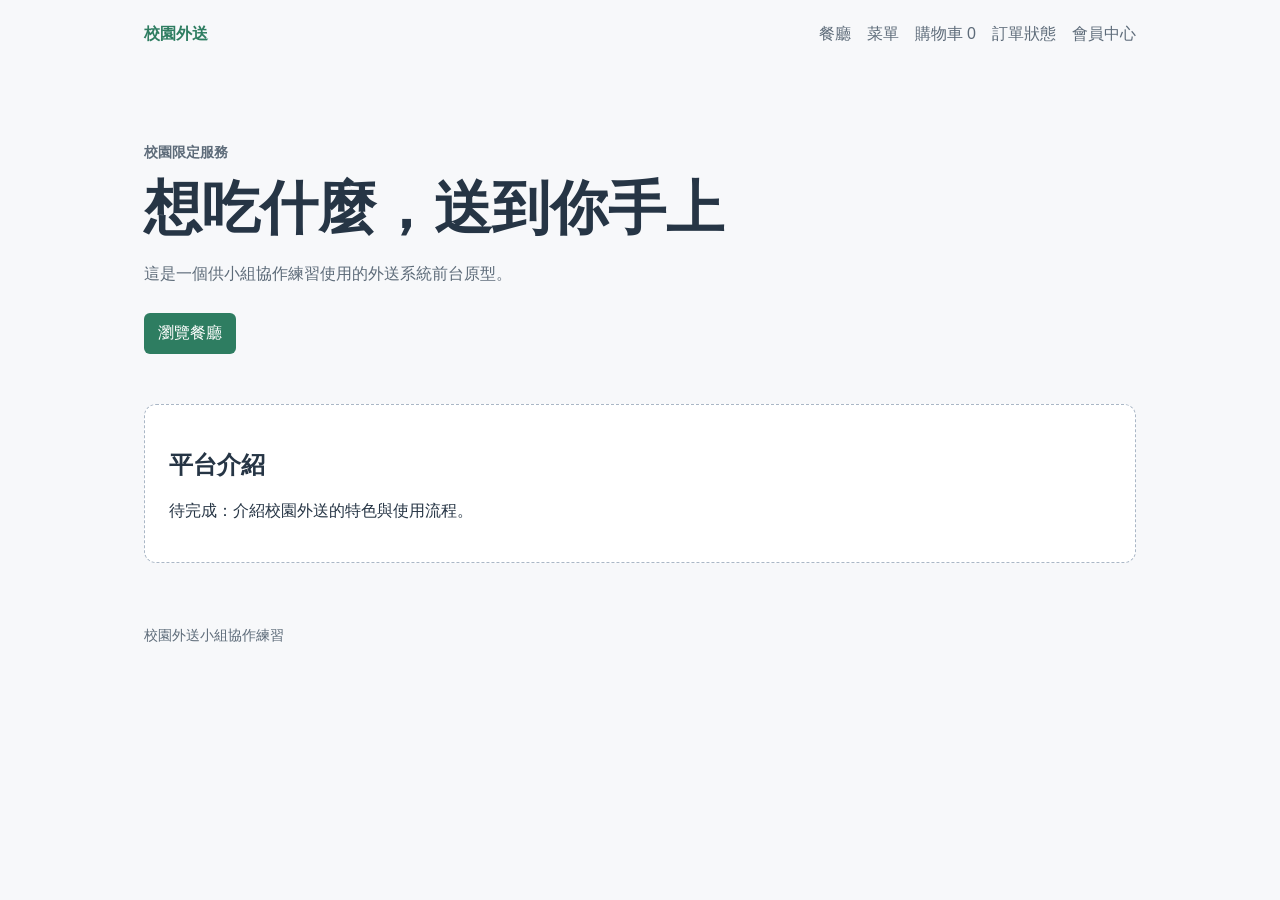
==== index.html @ 2c06b3e6 "Add files via upload" ====
<!doctype html>
<html lang="zh-Hant">
  <head>
    <meta charset="UTF-8" />
    <meta name="viewport" content="width=device-width, initial-scale=1.0" />
    <title>校園外送｜首頁</title>
    <link rel="stylesheet" href="css/base.css" />
  </head>
  <body>
    <header class="site-header">
      <a class="brand" href="index.html">校園外送</a>
      <nav aria-label="主要導覽">
        <a href="pages/restaurants.html">餐廳</a>
        <a href="pages/menu.html">菜單</a>
        <a href="pages/cart.html">購物車 <span data-cart-count>0</span></a>
        <a href="pages/order-status.html">訂單狀態</a>
        <a href="pages/profile.html">會員中心</a>
      </nav>
    </header>

    <main class="container">
      <section class="hero" aria-labelledby="page-title">
        <p class="eyebrow">校園限定服務</p>
        <h1 id="page-title">想吃什麼，送到你手上</h1>
        <p>這是一個供小組協作練習使用的外送系統前台原型。</p>
        <a class="button" href="pages/restaurants.html">瀏覽餐廳</a>
      </section>

      <!-- 成員 1：在這裡完成首頁與平台介紹功能。 -->
      <section id="home-feature" class="placeholder" aria-labelledby="home-feature-title">
        <h2 id="home-feature-title">平台介紹</h2>
        <p>待完成：介紹校園外送的特色與使用流程。</p>
      </section>
    </main>

    <footer>校園外送小組協作練習</footer>
    <script src="js/app.js"></script>
  </body>
</html>
---- css/base.css ----
:root {
  color: #263545;
  background: #f7f8fa;
  font-family: -apple-system, BlinkMacSystemFont, "Segoe UI", sans-serif;
}

* {
  box-sizing: border-box;
}

body {
  margin: 0;
}

a {
  color: inherit;
  text-decoration: none;
}

.site-header,
.container,
footer {
  max-width: 1040px;
  margin: 0 auto;
  padding-left: 24px;
  padding-right: 24px;
}

.site-header {
  display: flex;
  align-items: center;
  justify-content: space-between;
  min-height: 68px;
}

.site-header nav {
  display: flex;
  flex-wrap: wrap;
  gap: 16px;
  color: #5d6b79;
}

.brand,
h1,
h2,
h3 {
  font-weight: 700;
}

.brand,
.eyebrow {
  color: #2e7d61;
}

.hero {
  padding: 76px 0 50px;
}

.hero h1 {
  max-width: 650px;
  margin: 8px 0;
  font-size: clamp(36px, 6vw, 58px);
}

.hero p,
.muted,
footer {
  color: #5d6b79;
}

.eyebrow {
  margin: 0;
  font-size: 14px;
  font-weight: 700;
}

.button,
button {
  display: inline-block;
  margin-top: 12px;
  padding: 10px 14px;
  border: 0;
  border-radius: 6px;
  background: #2e7d61;
  color: #fff;
  cursor: pointer;
}

.placeholder,
.panel {
  margin-bottom: 36px;
  padding: 24px;
  border: 1px dashed #aab7c6;
  border-radius: 12px;
  background: #fff;
}

.grid {
  display: grid;
  grid-template-columns: repeat(auto-fit, minmax(220px, 1fr));
  gap: 16px;
  margin-bottom: 36px;
}

.card {
  padding: 20px;
  border: 1px solid #d7dee8;
  border-radius: 12px;
  background: #fff;
}

.card h3 {
  margin-top: 0;
}

.page-heading {
  margin: 46px 0 24px;
}

.page-heading h1 {
  margin-bottom: 8px;
}

.notice {
  padding: 16px;
  border-left: 4px solid #c87542;
  background: #fff1e7;
}

.status-message {
  min-height: 24px;
  color: #2e7d61;
  font-weight: 700;
}

footer {
  padding-top: 28px;
  padding-bottom: 36px;
  font-size: 14px;
}

@media (max-width: 700px) {
  .site-header {
    align-items: flex-start;
    flex-direction: column;
    gap: 14px;
    padding-top: 18px;
  }
}
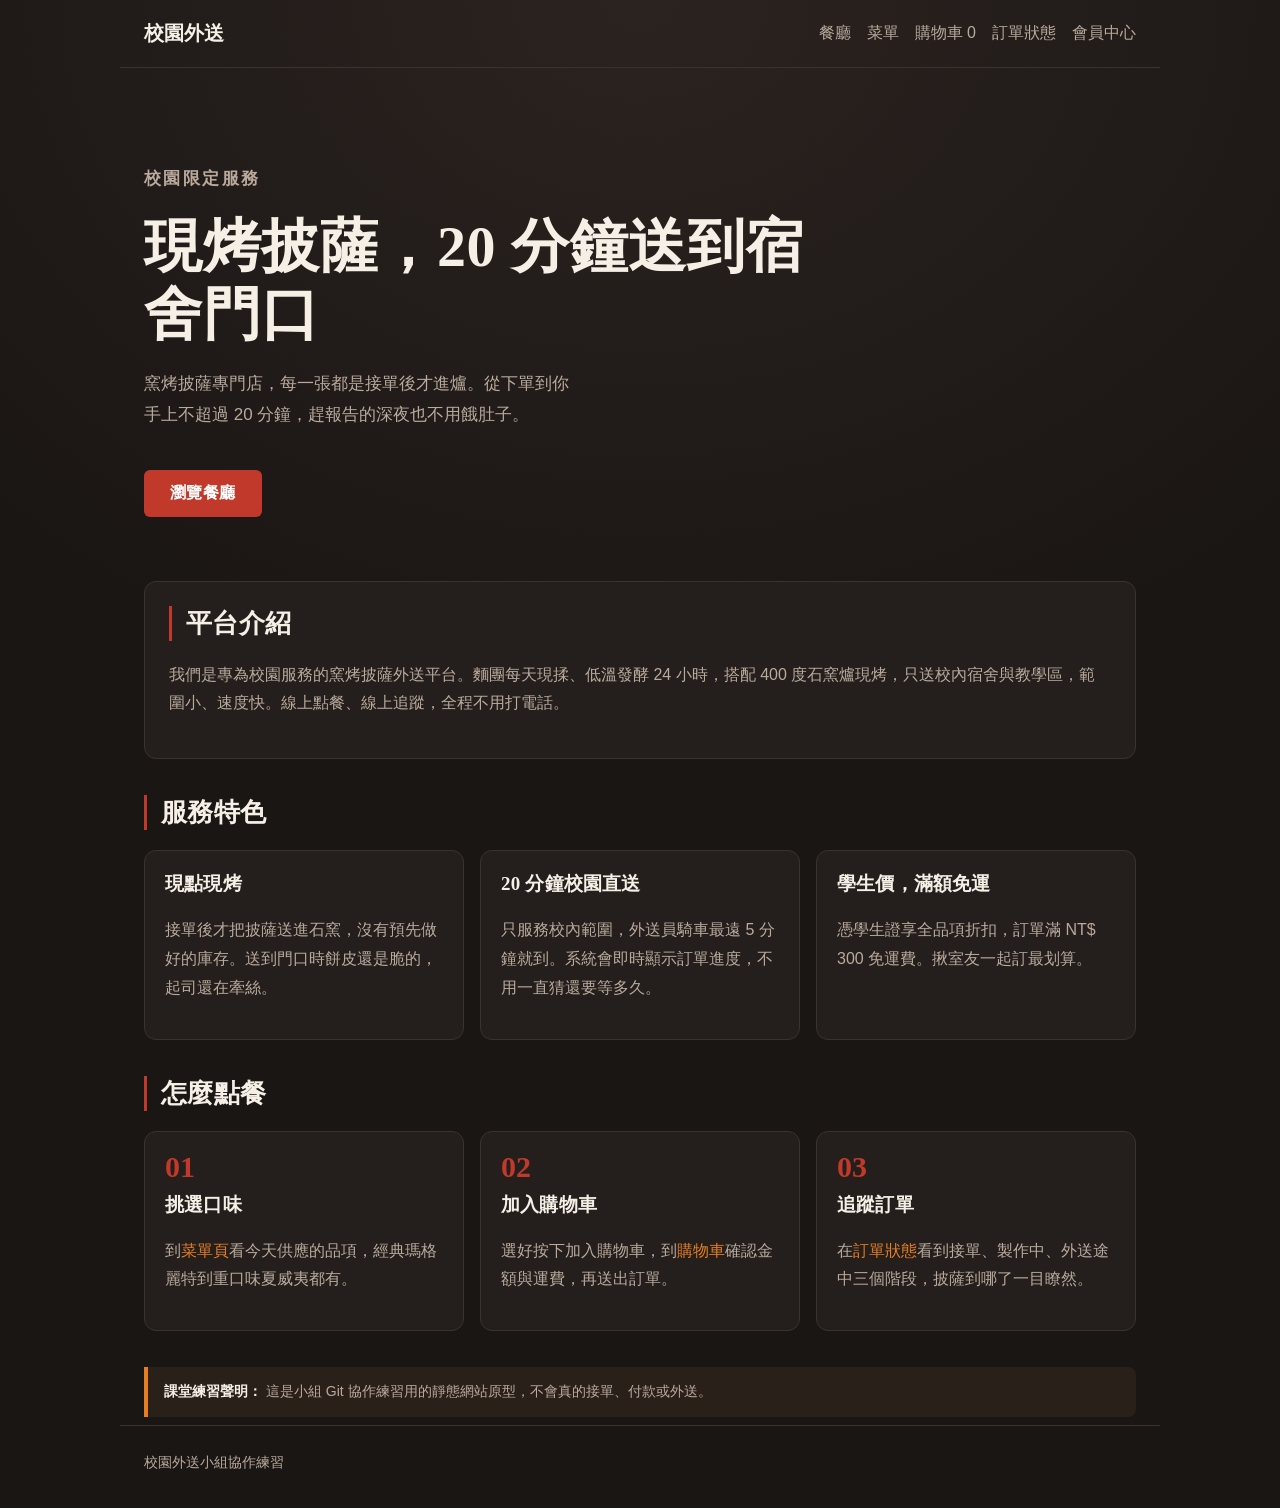
==== commit 27295ed0: "新增披薩店首頁與平台介紹 完成首頁內容：平台介紹、三項服務特色（現點現烤、20 分鐘校園直送、 學生價滿額免運），以及三個點餐步驟，各步驟連往菜單、購物車與訂單 狀態頁。保留前往餐廳頁的主要按鈕。  " ====
--- a/index.html
+++ b/index.html
@@ -5,8 +5,171 @@
     <meta name="viewport" content="width=device-width, initial-scale=1.0" />
     <title>校園外送｜首頁</title>
     <link rel="stylesheet" href="css/base.css" />
+
+    <!--
+      成員 1：首頁專屬樣式。
+      全部以 body.home-page 起頭，避免影響 css/base.css 與其他頁面。
+    -->
+    <style>
+      body.home-page {
+        --ink: #f5efe6;
+        --ink-dim: #b9aa9c;
+        --brick: #c0392b;
+        --ember: #e67e22;
+        --surface: #241f1c;
+        --line: #3b322d;
+
+        background: #1a1614;
+        background-image: radial-gradient(
+          120% 80% at 50% 0%,
+          #2b2320 0%,
+          #1a1614 60%
+        );
+        background-repeat: no-repeat;
+        color: var(--ink);
+      }
+
+      body.home-page h1,
+      body.home-page h2,
+      body.home-page h3 {
+        font-family: Georgia, "Noto Serif TC", "Songti TC", "宋體", serif;
+        letter-spacing: 0.01em;
+      }
+
+      body.home-page .brand {
+        color: var(--ink);
+        font-family: Georgia, "Noto Serif TC", serif;
+        font-size: 20px;
+      }
+
+      body.home-page .site-header {
+        border-bottom: 1px solid var(--line);
+      }
+
+      body.home-page .site-header nav {
+        color: var(--ink-dim);
+      }
+
+      body.home-page .site-header nav a:hover {
+        color: var(--ember);
+      }
+
+      body.home-page .eyebrow {
+        color: var(--ember);
+        letter-spacing: 0.14em;
+        text-transform: uppercase;
+      }
+
+      body.home-page .hero {
+        padding: 96px 0 64px;
+      }
+
+      body.home-page .hero h1 {
+        max-width: 12em;
+        margin: 18px 0 20px;
+        line-height: 1.18;
+      }
+
+      body.home-page .hero > p {
+        max-width: 46ch;
+        color: var(--ink-dim);
+        font-size: 17px;
+        line-height: 1.8;
+      }
+
+      /* 標題左側的窯火線條 */
+      body.home-page main > section > h2 {
+        margin-bottom: 20px;
+        padding-left: 14px;
+        border-left: 3px solid var(--brick);
+        font-size: 26px;
+      }
+
+      body.home-page .button {
+        margin-top: 22px;
+        padding: 13px 26px;
+        background: var(--brick);
+        font-weight: 700;
+        letter-spacing: 0.03em;
+        transition: background 0.18s ease, transform 0.18s ease;
+      }
+
+      body.home-page .button:hover {
+        background: var(--ember);
+        transform: translateY(-2px);
+      }
+
+      body.home-page .panel {
+        border: 1px solid var(--line);
+        background: var(--surface);
+      }
+
+      body.home-page .panel h2 {
+        margin-top: 0;
+      }
+
+      body.home-page .card {
+        border: 1px solid var(--line);
+        background: var(--surface);
+        transition: border-color 0.18s ease, transform 0.18s ease;
+      }
+
+      body.home-page .card:hover {
+        border-color: var(--ember);
+        transform: translateY(-3px);
+      }
+
+      body.home-page .card h3 {
+        color: var(--ink);
+        font-size: 19px;
+      }
+
+      body.home-page .muted {
+        color: var(--ink-dim);
+        line-height: 1.8;
+      }
+
+      body.home-page .step h3 {
+        margin-top: 10px;
+      }
+
+      body.home-page .step-number {
+        color: var(--brick);
+        font-family: Georgia, serif;
+        font-size: 30px;
+        font-weight: 700;
+        line-height: 1;
+      }
+
+      body.home-page .card a {
+        color: var(--ember);
+        border-bottom: 1px solid transparent;
+      }
+
+      body.home-page .card a:hover {
+        border-bottom-color: var(--ember);
+      }
+
+      body.home-page .notice {
+        border-left: 4px solid var(--ember);
+        border-radius: 0 8px 8px 0;
+        background: #2a201a;
+        color: var(--ink-dim);
+        font-size: 14px;
+      }
+
+      body.home-page .notice strong {
+        color: var(--ink);
+      }
+
+      body.home-page footer {
+        border-top: 1px solid var(--line);
+        margin-top: 8px;
+        color: var(--ink-dim);
+      }
+    </style>
   </head>
-  <body>
+  <body class="home-page">
     <header class="site-header">
       <a class="brand" href="index.html">校園外送</a>
       <nav aria-label="主要導覽">
@@ -21,15 +184,81 @@
     <main class="container">
       <section class="hero" aria-labelledby="page-title">
         <p class="eyebrow">校園限定服務</p>
-        <h1 id="page-title">想吃什麼，送到你手上</h1>
-        <p>這是一個供小組協作練習使用的外送系統前台原型。</p>
+        <h1 id="page-title">現烤披薩，20 分鐘送到宿舍門口</h1>
+        <p>
+          窯烤披薩專門店，每一張都是接單後才進爐。從下單到你手上不超過 20
+          分鐘，趕報告的深夜也不用餓肚子。
+        </p>
         <a class="button" href="pages/restaurants.html">瀏覽餐廳</a>
       </section>
 
       <!-- 成員 1：在這裡完成首頁與平台介紹功能。 -->
-      <section id="home-feature" class="placeholder" aria-labelledby="home-feature-title">
+      <section id="home-feature" class="panel" aria-labelledby="home-feature-title">
         <h2 id="home-feature-title">平台介紹</h2>
-        <p>待完成：介紹校園外送的特色與使用流程。</p>
+        <p class="muted">
+          我們是專為校園服務的窯烤披薩外送平台。麵團每天現揉、低溫發酵 24
+          小時，搭配 400 度石窯爐現烤，只送校內宿舍與教學區，範圍小、速度快。線上點餐、線上追蹤，全程不用打電話。
+        </p>
+      </section>
+
+      <section aria-labelledby="features-title">
+        <h2 id="features-title">服務特色</h2>
+        <div class="grid">
+          <article class="card">
+            <h3>現點現烤</h3>
+            <p class="muted">
+              接單後才把披薩送進石窯，沒有預先做好的庫存。送到門口時餅皮還是脆的，起司還在牽絲。
+            </p>
+          </article>
+
+          <article class="card">
+            <h3>20 分鐘校園直送</h3>
+            <p class="muted">
+              只服務校內範圍，外送員騎車最遠 5 分鐘就到。系統會即時顯示訂單進度，不用一直猜還要等多久。
+            </p>
+          </article>
+
+          <article class="card">
+            <h3>學生價，滿額免運</h3>
+            <p class="muted">
+              憑學生證享全品項折扣，訂單滿 NT$ 300 免運費。揪室友一起訂最划算。
+            </p>
+          </article>
+        </div>
+      </section>
+
+      <section aria-labelledby="steps-title">
+        <h2 id="steps-title">怎麼點餐</h2>
+        <div class="grid">
+          <article class="card step">
+            <span class="step-number" aria-hidden="true">01</span>
+            <h3>挑選口味</h3>
+            <p class="muted">
+              到<a href="pages/menu.html">菜單頁</a>看今天供應的品項，經典瑪格麗特到重口味夏威夷都有。
+            </p>
+          </article>
+
+          <article class="card step">
+            <span class="step-number" aria-hidden="true">02</span>
+            <h3>加入購物車</h3>
+            <p class="muted">
+              選好按下加入購物車，到<a href="pages/cart.html">購物車</a>確認金額與運費，再送出訂單。
+            </p>
+          </article>
+
+          <article class="card step">
+            <span class="step-number" aria-hidden="true">03</span>
+            <h3>追蹤訂單</h3>
+            <p class="muted">
+              在<a href="pages/order-status.html">訂單狀態</a>看到接單、製作中、外送途中三個階段，披薩到哪了一目瞭然。
+            </p>
+          </article>
+        </div>
+      </section>
+
+      <section class="notice">
+        <strong>課堂練習聲明：</strong>
+        這是小組 Git 協作練習用的靜態網站原型，不會真的接單、付款或外送。
       </section>
     </main>
 
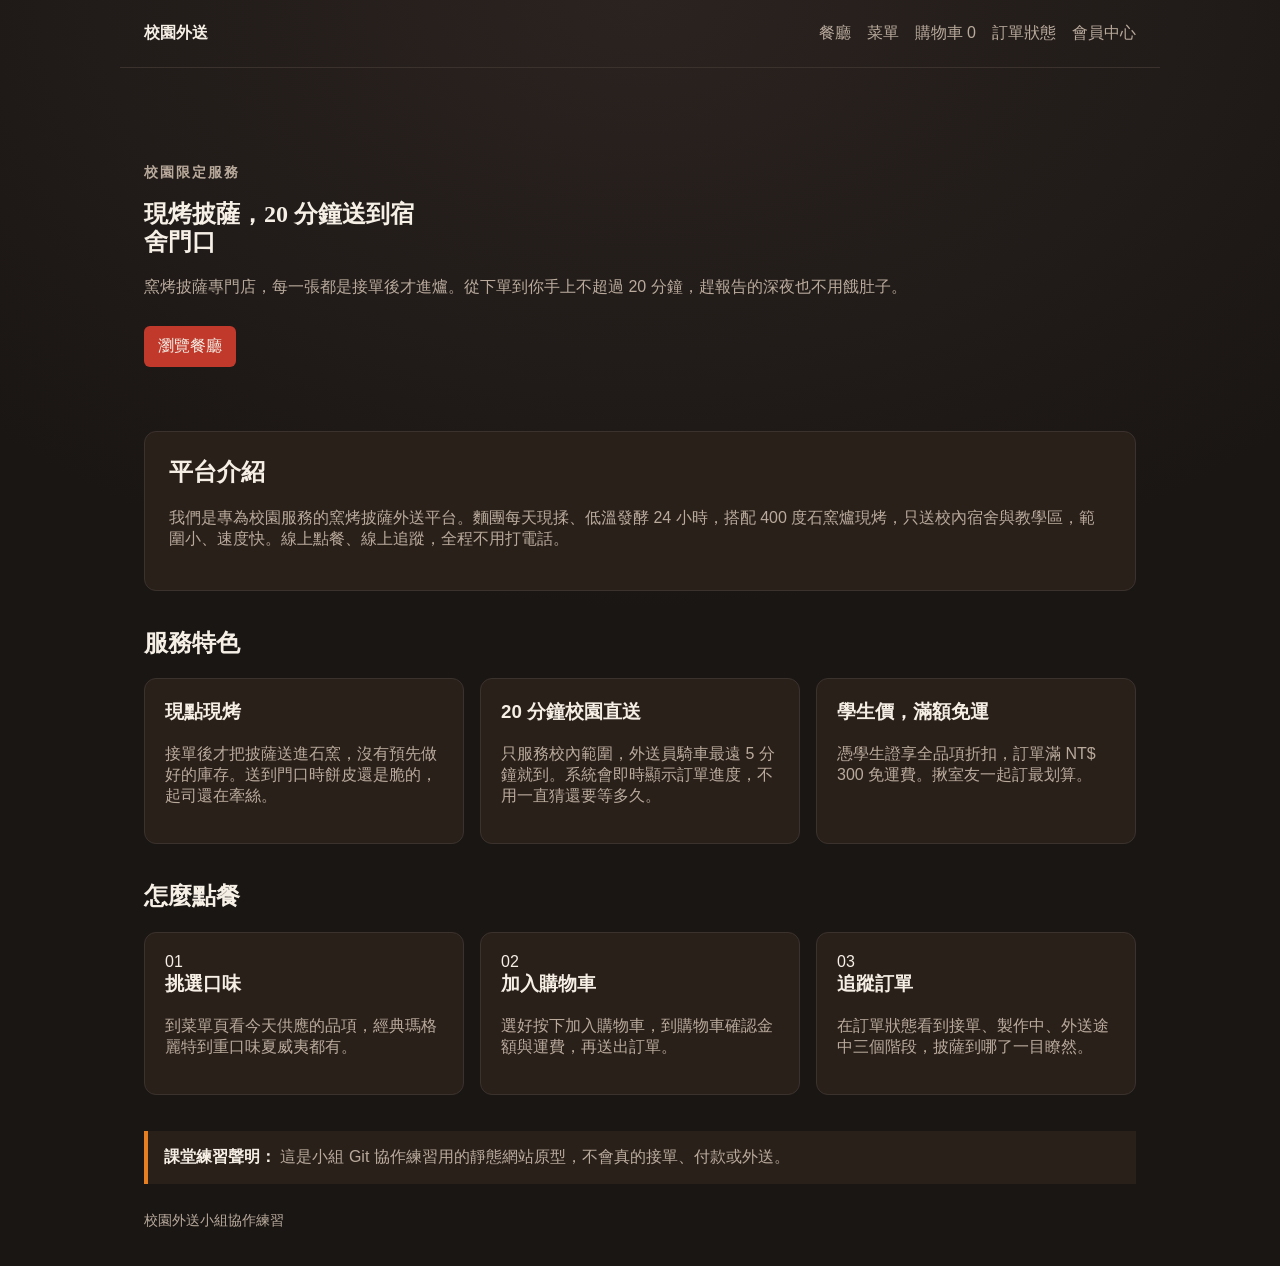
==== commit b2c4f746: "更新購物車與訂單狀態頁面，新增購物車摘要與模擬下單功能，調整導航連結" ====
--- a/index.html
+++ b/index.html
@@ -5,169 +5,6 @@
     <meta name="viewport" content="width=device-width, initial-scale=1.0" />
     <title>校園外送｜首頁</title>
     <link rel="stylesheet" href="css/base.css" />
-
-    <!--
-      成員 1：首頁專屬樣式。
-      全部以 body.home-page 起頭，避免影響 css/base.css 與其他頁面。
-    -->
-    <style>
-      body.home-page {
-        --ink: #f5efe6;
-        --ink-dim: #b9aa9c;
-        --brick: #c0392b;
-        --ember: #e67e22;
-        --surface: #241f1c;
-        --line: #3b322d;
-
-        background: #1a1614;
-        background-image: radial-gradient(
-          120% 80% at 50% 0%,
-          #2b2320 0%,
-          #1a1614 60%
-        );
-        background-repeat: no-repeat;
-        color: var(--ink);
-      }
-
-      body.home-page h1,
-      body.home-page h2,
-      body.home-page h3 {
-        font-family: Georgia, "Noto Serif TC", "Songti TC", "宋體", serif;
-        letter-spacing: 0.01em;
-      }
-
-      body.home-page .brand {
-        color: var(--ink);
-        font-family: Georgia, "Noto Serif TC", serif;
-        font-size: 20px;
-      }
-
-      body.home-page .site-header {
-        border-bottom: 1px solid var(--line);
-      }
-
-      body.home-page .site-header nav {
-        color: var(--ink-dim);
-      }
-
-      body.home-page .site-header nav a:hover {
-        color: var(--ember);
-      }
-
-      body.home-page .eyebrow {
-        color: var(--ember);
-        letter-spacing: 0.14em;
-        text-transform: uppercase;
-      }
-
-      body.home-page .hero {
-        padding: 96px 0 64px;
-      }
-
-      body.home-page .hero h1 {
-        max-width: 12em;
-        margin: 18px 0 20px;
-        line-height: 1.18;
-      }
-
-      body.home-page .hero > p {
-        max-width: 46ch;
-        color: var(--ink-dim);
-        font-size: 17px;
-        line-height: 1.8;
-      }
-
-      /* 標題左側的窯火線條 */
-      body.home-page main > section > h2 {
-        margin-bottom: 20px;
-        padding-left: 14px;
-        border-left: 3px solid var(--brick);
-        font-size: 26px;
-      }
-
-      body.home-page .button {
-        margin-top: 22px;
-        padding: 13px 26px;
-        background: var(--brick);
-        font-weight: 700;
-        letter-spacing: 0.03em;
-        transition: background 0.18s ease, transform 0.18s ease;
-      }
-
-      body.home-page .button:hover {
-        background: var(--ember);
-        transform: translateY(-2px);
-      }
-
-      body.home-page .panel {
-        border: 1px solid var(--line);
-        background: var(--surface);
-      }
-
-      body.home-page .panel h2 {
-        margin-top: 0;
-      }
-
-      body.home-page .card {
-        border: 1px solid var(--line);
-        background: var(--surface);
-        transition: border-color 0.18s ease, transform 0.18s ease;
-      }
-
-      body.home-page .card:hover {
-        border-color: var(--ember);
-        transform: translateY(-3px);
-      }
-
-      body.home-page .card h3 {
-        color: var(--ink);
-        font-size: 19px;
-      }
-
-      body.home-page .muted {
-        color: var(--ink-dim);
-        line-height: 1.8;
-      }
-
-      body.home-page .step h3 {
-        margin-top: 10px;
-      }
-
-      body.home-page .step-number {
-        color: var(--brick);
-        font-family: Georgia, serif;
-        font-size: 30px;
-        font-weight: 700;
-        line-height: 1;
-      }
-
-      body.home-page .card a {
-        color: var(--ember);
-        border-bottom: 1px solid transparent;
-      }
-
-      body.home-page .card a:hover {
-        border-bottom-color: var(--ember);
-      }
-
-      body.home-page .notice {
-        border-left: 4px solid var(--ember);
-        border-radius: 0 8px 8px 0;
-        background: #2a201a;
-        color: var(--ink-dim);
-        font-size: 14px;
-      }
-
-      body.home-page .notice strong {
-        color: var(--ink);
-      }
-
-      body.home-page footer {
-        border-top: 1px solid var(--line);
-        margin-top: 8px;
-        color: var(--ink-dim);
-      }
-    </style>
   </head>
   <body class="home-page">
     <header class="site-header">
--- a/css/base.css
+++ b/css/base.css
@@ -1,7 +1,13 @@
 :root {
-  color: #263545;
-  background: #f7f8fa;
-  font-family: -apple-system, BlinkMacSystemFont, "Segoe UI", sans-serif;
+  --ink: #f5efe6;
+  --ink-dim: #b9aa9c;
+  --brick: #c0392b;
+  --ember: #e67e22;
+  --surface: #241f1c;
+  --line: #3b322d;
+  --panel: #2a201a;
+  --panel-border: #3b322d;
+  --background: #1a1614;
 }
 
 * {
@@ -10,6 +16,12 @@
 
 body {
   margin: 0;
+  min-height: 100vh;
+  font-family: -apple-system, BlinkMacSystemFont, "Segoe UI", sans-serif;
+  color: var(--ink);
+  background: var(--background);
+  background-image: radial-gradient(120% 80% at 50% 0%, #2b2320 0%, var(--background) 60%);
+  background-repeat: no-repeat;
 }
 
 a {
@@ -31,13 +43,18 @@
   align-items: center;
   justify-content: space-between;
   min-height: 68px;
+  border-bottom: 1px solid var(--line);
 }
 
 .site-header nav {
   display: flex;
   flex-wrap: wrap;
   gap: 16px;
-  color: #5d6b79;
+  color: var(--ink-dim);
+}
+
+.site-header nav a:hover {
+  color: var(--ember);
 }
 
 .brand,
@@ -49,29 +66,33 @@
 
 .brand,
 .eyebrow {
-  color: #2e7d61;
+  color: var(--ink);
 }
 
 .hero {
-  padding: 76px 0 50px;
+  padding: 96px 0 64px;
 }
 
 .hero h1 {
-  max-width: 650px;
-  margin: 8px 0;
-  font-size: clamp(36px, 6vw, 58px);
+  max-width: 12em;
+  margin: 18px 0 20px;
+  line-height: 1.18;
+  font-family: Georgia, "Noto Serif TC", "Songti TC", "宋體", serif;
 }
 
 .hero p,
 .muted,
 footer {
-  color: #5d6b79;
+  color: var(--ink-dim);
 }
 
 .eyebrow {
   margin: 0;
   font-size: 14px;
   font-weight: 700;
+  color: var(--ember);
+  letter-spacing: 0.14em;
+  text-transform: uppercase;
 }
 
 .button,
@@ -81,18 +102,29 @@
   padding: 10px 14px;
   border: 0;
   border-radius: 6px;
-  background: #2e7d61;
-  color: #fff;
+  background: var(--brick);
+  color: var(--ink);
   cursor: pointer;
+  transition: background 0.18s ease, transform 0.18s ease;
+}
+
+.button:hover,
+button:hover {
+  background: var(--ember);
+  transform: translateY(-2px);
 }
 
 .placeholder,
 .panel {
   margin-bottom: 36px;
   padding: 24px;
-  border: 1px dashed #aab7c6;
+  border: 1px solid var(--panel-border);
   border-radius: 12px;
-  background: #fff;
+  background: var(--panel);
+}
+
+.panel h2 {
+  margin-top: 0;
 }
 
 .grid {
@@ -104,13 +136,20 @@
 
 .card {
   padding: 20px;
-  border: 1px solid #d7dee8;
+  border: 1px solid var(--panel-border);
   border-radius: 12px;
-  background: #fff;
+  background: var(--panel);
+  transition: border-color 0.18s ease, transform 0.18s ease;
+}
+
+.card:hover {
+  border-color: var(--ember);
+  transform: translateY(-3px);
 }
 
 .card h3 {
   margin-top: 0;
+  color: var(--ink);
 }
 
 .page-heading {
@@ -123,20 +162,131 @@
 
 .notice {
   padding: 16px;
-  border-left: 4px solid #c87542;
-  background: #fff1e7;
+  border-left: 4px solid var(--ember);
+  background: #2a201a;
+  color: var(--ink-dim);
+}
+
+.notice strong {
+  color: var(--ink);
 }
 
 .status-message {
   min-height: 24px;
-  color: #2e7d61;
-  font-weight: 700;
+  color: var(--ink);
+  font-weight: 700;
+}
+
+.cart-items {
+  list-style: none;
+  padding: 0;
+  margin: 18px 0;
+  display: grid;
+  gap: 12px;
+}
+
+.cart-item {
+  display: flex;
+  justify-content: space-between;
+  gap: 12px;
+  padding: 12px;
+  border: 1px solid #3b322d;
+  border-radius: 8px;
+  background: #1f1816;
+}
+
+.cart-item .meta {
+  display: flex;
+  flex-direction: column;
+}
+
+.cart-item small {
+  color: var(--ink-dim);
+}
+
+.cart-totals {
+  margin-top: 12px;
+  padding-top: 12px;
+  border-top: 1px dashed #3b322d;
+}
+
+.totals-row {
+  display: flex;
+  justify-content: space-between;
+  padding: 6px 0;
+}
+
+.totals-row.total {
+  font-weight: 700;
+  font-size: 1.05rem;
+}
+
+.actions {
+  margin-top: 14px;
+  display: flex;
+  align-items: center;
+  gap: 12px;
+}
+
+.order-progress .steps {
+  list-style: none;
+  padding: 0;
+  margin: 18px 0;
+  display: flex;
+  gap: 12px;
+  flex-wrap: wrap;
+}
+
+.order-progress .steps li {
+  flex: 1 1 140px;
+  min-width: 120px;
+  padding: 12px;
+  border-radius: 10px;
+  background: #2b2320;
+  border: 1px solid #3b322d;
+  display: flex;
+  align-items: center;
+  gap: 10px;
+}
+
+.order-progress .steps li .dot {
+  width: 14px;
+  height: 14px;
+  border-radius: 50%;
+  background: #5d6b79;
+  flex: 0 0 14px;
+}
+
+.order-progress .steps li.completed {
+  background: #1f2f24;
+  border-color: #2e7d61;
+}
+
+.order-progress .steps li.completed .dot {
+  background: #2e7d61;
+}
+
+.order-progress .steps li.active {
+  background: #3b2a1d;
+  border-color: #f2d8b8;
+}
+
+.order-progress .steps li.active .dot {
+  background: #c87542;
+}
+
+.progress-controls {
+  margin-top: 12px;
+  display: flex;
+  gap: 8px;
+  align-items: center;
 }
 
 footer {
   padding-top: 28px;
   padding-bottom: 36px;
   font-size: 14px;
+  color: var(--ink-dim);
 }
 
 @media (max-width: 700px) {
